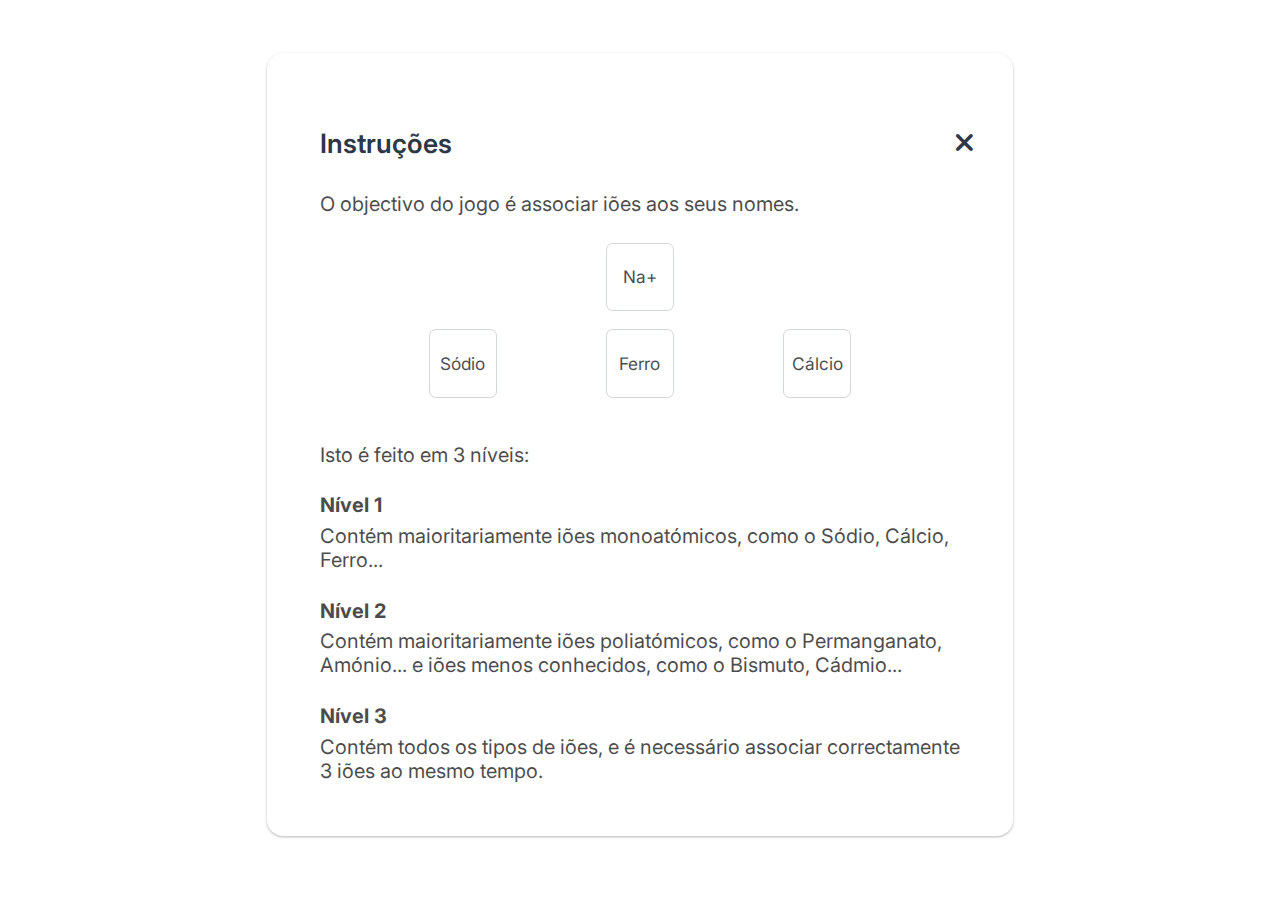
==== pages/guess-ion/guess.html @ 888ae45d "Add button to move to next level's guess" ====
<!DOCTYPE html>
<html lang="en">
<head>
    <meta charset="UTF-8">
    <meta http-equiv="X-UA-Compatible" content="IE=edge">
    <meta name="viewport" content="width=device-width, initial-scale=1.0">
    <link rel="stylesheet" href="https://cdnjs.cloudflare.com/ajax/libs/font-awesome/6.0.0/css/all.min.css">
    <link rel="preconnect" href="https://fonts.googleapis.com">
    <link rel="preconnect" href="https://fonts.gstatic.com" crossorigin>
    <link href="https://fonts.googleapis.com/css2?family=Roboto&display=swap" rel="stylesheet"> 
    <link href="https://fonts.googleapis.com/css2?family=Inter:wght@400;500&family=Roboto&display=swap" rel="stylesheet"> 
    <link rel="stylesheet" href="style.css">
    <title>Adivinhar os iões</title>
    <script src="code.js"></script>
</head>
<body onload="">
    <div class="container">
        <div id="game-container">
            <div class="title">
                <div class="title__start-icons">
                    <a href="../../index.html"><i class="fa-solid fa-house"></i></a>
                    <i id="instructions-icon" class="fa-solid fa-circle-question" onclick="openInstructions()"></i>
                </div>
                <div class="title__title">
                    Adivinhar os iões
                </div>
                <div class="title__theme-swapper">
                    <input type="checkbox" class="checkbox" id="checkbox">
                    <label for="checkbox" class="label">
                        <i class="fa-solid fa-moon"></i>
                        <i class="fa-solid fa-sun"></i>
                        <div class="slider"></div>
                    </label>  
                </div>
            </div>
            
            <div class="content">
                <div id="level-selector" class="level-selector">
                    <div class="square" onclick="startLevel(1)">Nível 1</div>
                    <div class="square" onclick="startLevel(2)">Nível 2</div>
                    <div class="square" onclick="startLevel(3)">Nível 3</div>
                </div>
                <div id="game" class="game">
                    <div class="square-row">
                        <div id="ion1" class="square"></div>
                        <div id="ion2" class="square"></div>
                        <div id="ion3" class="square"></div>
                    </div>
                    <div class="square-row">
                        <div id="ion-name1" class="square ion-name"></div>
                        <div id="ion-name2" class="square ion-name"></div>
                        <div id="ion-name3" class="square ion-name"></div>
                    </div>
                    <div class="square-row">
                        <button id="next-button" onclick="startLevel(1)">Próximo</button>
                    </div>
                </div>
            </div>
        </div>
        <div id="start-game-container">
            <div id="start" class="rule-card">
                <div class="title">
                    <div class="title__content">Instruções</div>
                    <div class="title__icon" onclick="closeInstructions()"><i class="fa-solid fa-xmark"></i></div>
                </div>
                <div class="content">
                    O objectivo do jogo é associar iões aos seus nomes. 
                    
                    <div class="mini-game">
                        <div class="mini-ion-line">
                            <div class="mini-ion">Na+</div>
                        </div>
                        <div class="mini-answers-line">
                            <div class="mini-ion">Sódio</div>
                            <div class="mini-ion">Ferro</div>
                            <div class="mini-ion">Cálcio</div>
                        </div>
                    </div>
                    
                    Isto é feito em 3 níveis:

                    <b>Nível 1</b>

                    Contém maioritariamente iões monoatómicos, como o Sódio, Cálcio, Ferro...

                    <b>Nível 2</b>

                    Contém maioritariamente iões poliatómicos, como o Permanganato, Amónio... e iões menos conhecidos, como o Bismuto, Cádmio...
                
                    <b>Nível 3</b>

                    Contém todos os tipos de iões, e é necessário associar correctamente 3 iões ao mesmo tempo.

                </div>
                <!-- <div class="action">
                    <a href="/pages/learn-formula.html">Jogar <i class="fa-solid fa-arrow-right-long"></i></a>
                </div> -->
            </div>
        </div>
    </div>
</body>
<script src="../../slider.js"></script>
</html>
---- pages/guess-ion/style.css ----
body {
    background: var(--background-color);
    transition: all var(--transition-time) ease;
}
.container {
    height: 90vh;
    font-family: 'Inter', sans-serif;
}

/* Rules about the difficulty selector */

#game-container {
    display: none;
    height: 100%;
}

#game-container > .content {
    height: 100%;
    display: flex;
    justify-content: center;
    align-items: center;
}

.game {
    height: 100%;
    width: 100%;
    display: none; /* Changes to flex in JS */
    flex-direction: column;
    justify-content: space-evenly;
    align-items: center;
}

.square-row {
    display: flex;
    width: 100%;
    justify-content: space-evenly;
    margin-top: 30pt;
}

.square {
    height: 100pt;
    width: 100pt;
    display: flex;
    justify-content: center;
    align-items: center;
    font-size: 15pt;
    box-shadow: 0 1px 3px 0 rgba(0, 0, 0, 0.2), 0 1px 2px 0 rgba(0, 0, 0, 0.1);
    border-width: 1pt solid var(--border-color);
    background: var(--card-background-color);
    transition: all var(--transition-time) ease;
    border-radius: 5pt;
}

#next-button {
    width: 90%;
    height: 50pt;
    font-size: large;
    background-color: var(--card-background-color);
    box-shadow: 0 1px 3px 0 rgba(0, 0, 0, 0.3), 0 1px 2px 0 rgba(0, 0, 0, 0.1);
    border-radius: 5pt;
    border-width: 0pt;
}

.ion-name {
    cursor: pointer;
}

.blue {
    background-color: #81d4fa;
}

.orange {
    background-color: #ffcc80;
}

.purple {
    background-color: #ce93d8;
}

.level-selector > .square:hover {
    background: var(--square-hover-color);
    transform: scale(1.1);
    cursor: pointer;
}

.level-selector {
    display: flex;
    justify-content: space-evenly;
    width: 100%;
    color: var(--text-color);
    transition: all var(--transition-time) ease;
}

/* Rules about the help/instructions screen */

#start-game-container {
    display: flex;
    justify-content: center;
    align-items: center;
    height: 100%;
}

.rule-card {
    max-width: 500pt;
    box-shadow: 0 1px 3px 0 rgba(0, 0, 0, 0.2), 0 1px 2px 0 rgba(0, 0, 0, 0.1);
    display: flex;
    flex-direction: column;
    justify-content: space-evenly;
    margin: 20pt;
    border-radius: 12pt;
    border-width: 1pt solid #E2E8F0;
    padding: 30pt;
    animation: SlideIn 200ms linear;
    position: absolute;
    top: 20pt;
    color: var(--text-color);
}

.close-rule-card {
    animation: SlideOut 200ms;
}

@keyframes SlideIn {
    0% {
      transform: translateY(30px);
      opacity: 0;
    }
    100% {
      transform: translateY(0px);
      opacity: 1;
    }
  }
  
  @keyframes SlideOut {
    0% {
      transform: translateY(0px);
      opacity: 1;
    }
    90% {
      opacity: 0;
    }
    100% {
      opacity: 0;
      transform: translateY(30px);
    }
  }


.rule-card{
    background-color: var(--card-background-color);
}

.rule-card > .title {
    display: flex;
    justify-content: space-between;
    align-items: center;
    margin-bottom: 15pt;
    padding: 10pt 0pt 0pt 10pt;
}

.rule-card > .title > .title__content {
    color: var(--title-color);
    font-weight: 600;
    font-size: 20pt;
}

.rule-card > .title > .title__icon {
    color: var(--title-color);
    font-weight: 600;
    font-size: 20pt;
    cursor: pointer;
    user-select: none;
}

.rule-card > .content {
    font-size: 15pt;
    opacity: 0.7;
    min-height: 60pt;
    padding: 10pt;
    display: flex;
    align-items: flex-start;
    flex-direction: column;
}

b {
    margin-top: 20pt;
    margin-bottom: 5pt;
}

.mini-game {
    margin-top: 20pt;
    height: 150pt;
    width: 100%;
}

.mini-ion-line {
    height: 30%;
    display: flex;
    justify-content: center;
}

.mini-answers-line {
    height: 30%;
    display: flex;
    justify-content: space-evenly;
    margin-top: 20pt;
}

.mini-ion {
    width: 50pt;
    height: 50pt;
    border-radius: 5pt;
    border: 1pt solid #bfc4ca;
    display: flex;
    justify-content: center;
    align-items: center;
    font-size: 13pt;
}

.title {
    display: flex;
    justify-content: space-between;
    align-items: center;
    margin-top: 15pt;
}

.title__title {
    font-size: 20pt;
    font-weight: 600;
    color: var(--text-color);
    transition: all var(--transition-time) ease;
}

.title__start-icons {
    font-size: 20pt;
    display: flex;
    justify-content: space-evenly;
    align-items: center;
    width: 75pt;
}
.title__theme-swapper {
    padding-left: 30pt;
    padding-right: 10pt; 
}

.label {
    background-color: #2D3748;
    display: flex;
    height: 26px;
    width: 50px;
    border-radius: 50px;
    align-items: center;
    justify-content: space-between;
    padding: 5px;
    position: relative;
    box-sizing: border-box;
}

.checkbox {
    opacity: 0;
    position: absolute;
}



.label > .fa-sun {
    color: white;
}

.label > .fa-moon {
    color: white;
}

.label > .slider{
    background-color: white;
    position: absolute;
    top: 2px;
    left: 2px;
    border-radius: 50%;
    height: 22px;
    width: 22px;
    transition: transform var(--transition-time) ease;
}

.checkbox:checked + .label > .slider{
    transform: translateX(22px);
}

#instructions-icon {
    cursor: pointer;
    color: var(--link-color);
}

a {
    color: var(--link-color);
}

a:visited {
    color: var(--link-color);
}

a:link {
    text-decoration: none;
}

:root {
    --background-color: white;
    --card-background-color: white;
    --title-color: #2D3748;
    --text-color: black;
    --link-color: #1976d2;
    --link-hover-color: #1976d2;
    --border-color: #E2E8F0;
    --transition-time: 0.3s;
    --button-color: #a5d6a7;

}

html[color-theme = 'light']{
    --background-color: white;
    --card-background-color: white;
    --square-hover-color: #eff3f8;
    --title-color: #2D3748;
    --text-color: black;
    --link-color: #1976d2;
    --link-hover-color: #1976d2;
    --border-color: #E2E8F0;
    --transition-time: 0.3s;
}

html[color-theme = 'dark']{
    --background-color: #1a202c;
    --card-background-color: #425069;
    --square-hover-color: #687ca0;
    --title-color: white;
    --text-color: white;
    --link-color: #319795;
    --link-hover-color: #45d3d1;
    --border-color: #E2E8F0;
    --transition-time: 0.3s;
}
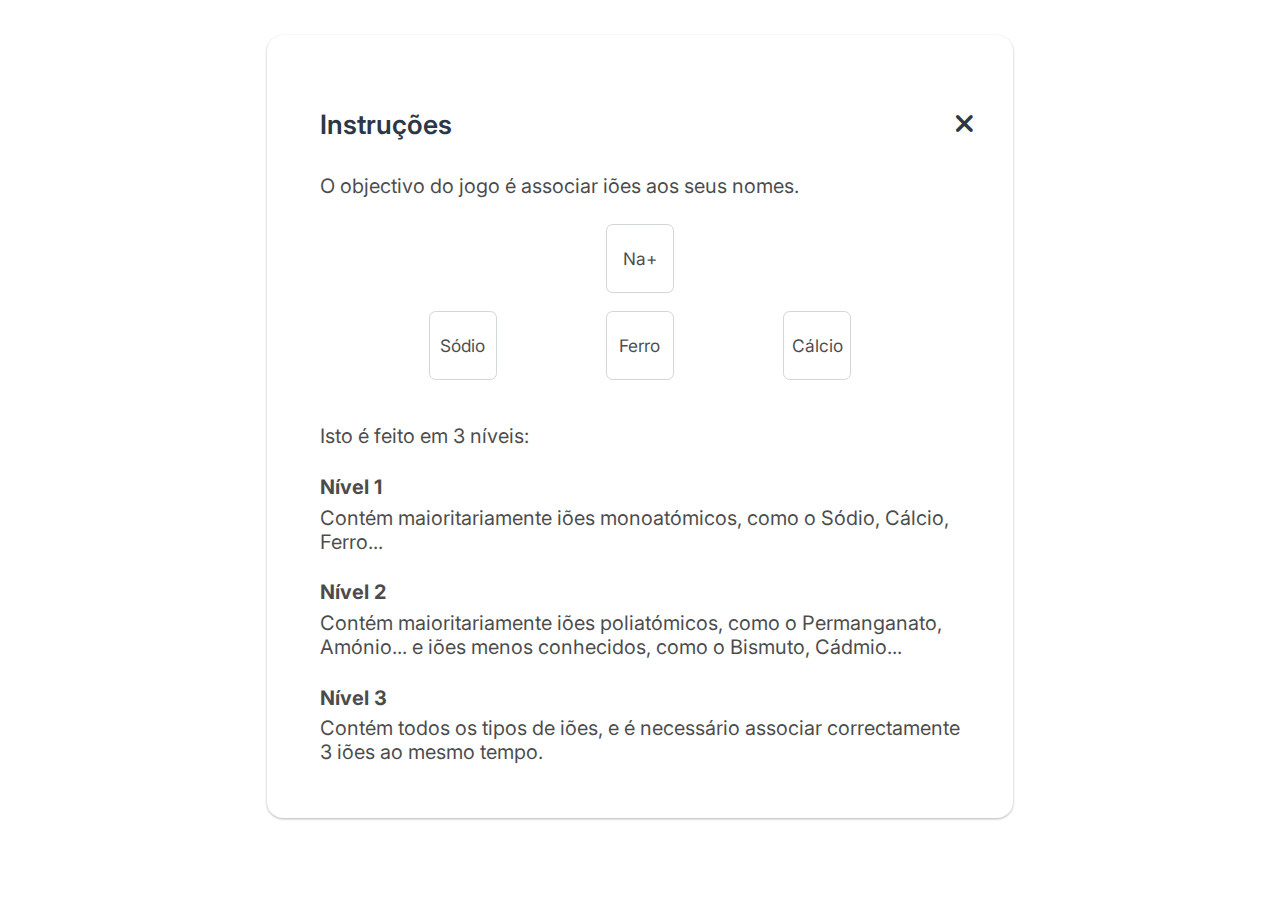
==== commit 7413145b: "Improve layout on mobile" ====
--- a/pages/guess-ion/guess.html
+++ b/pages/guess-ion/guess.html
@@ -3,7 +3,7 @@
 <head>
     <meta charset="UTF-8">
     <meta http-equiv="X-UA-Compatible" content="IE=edge">
-    <meta name="viewport" content="width=device-width, initial-scale=1.0">
+    <meta name="viewport" content="width=device-width, initial-scale=1.0, user-scalable=no">
     <link rel="stylesheet" href="https://cdnjs.cloudflare.com/ajax/libs/font-awesome/6.0.0/css/all.min.css">
     <link rel="preconnect" href="https://fonts.googleapis.com">
     <link rel="preconnect" href="https://fonts.gstatic.com" crossorigin>
@@ -12,11 +12,12 @@
     <link rel="stylesheet" href="style.css">
     <title>Adivinhar os iões</title>
     <script src="code.js"></script>
+    <script src="level3.js"></script>
 </head>
 <body onload="">
     <div class="container">
         <div id="game-container">
-            <div class="title">
+            <div class="title" id="title">
                 <div class="title__start-icons">
                     <a href="../../index.html"><i class="fa-solid fa-house"></i></a>
                     <i id="instructions-icon" class="fa-solid fa-circle-question" onclick="openInstructions()"></i>
@@ -41,18 +42,25 @@
                     <div class="square" onclick="startLevel(3)">Nível 3</div>
                 </div>
                 <div id="game" class="game">
-                    <div class="square-row">
-                        <div id="ion1" class="square"></div>
-                        <div id="ion2" class="square"></div>
-                        <div id="ion3" class="square"></div>
+                    <div class="square-row stars">
+                        <i class="fa-solid fa-star"></i>
+                        <i class="fa-solid fa-star"></i>
+                        <i class="fa-solid fa-star"></i>
+                        <i class="fa-solid fa-star"></i>
+                        <i class="fa-solid fa-star"></i>
                     </div>
                     <div class="square-row">
-                        <div id="ion-name1" class="square ion-name"></div>
-                        <div id="ion-name2" class="square ion-name"></div>
-                        <div id="ion-name3" class="square ion-name"></div>
+                        <div id="ion-top1" class="square ion-top-row"></div>
+                        <div id="ion-top2" class="square ion-top-row"></div>
+                        <div id="ion-top3" class="square ion-top-row"></div>
                     </div>
                     <div class="square-row">
-                        <button id="next-button" onclick="startLevel(1)">Próximo</button>
+                        <div id="ion-bottom-row1" class="square ion-bottom-row"></div>
+                        <div id="ion-bottom-row2" class="square ion-bottom-row"></div>
+                        <div id="ion-bottom-row3" class="square ion-bottom-row"></div>
+                    </div>
+                    <div class="square-row">
+                        <button id="next-button">Próximo</button>
                     </div>
                 </div>
             </div>
--- a/pages/guess-ion/style.css
+++ b/pages/guess-ion/style.css
@@ -26,15 +26,21 @@
     width: 100%;
     display: none; /* Changes to flex in JS */
     flex-direction: column;
-    justify-content: space-evenly;
+    justify-content: space-between;
     align-items: center;
 }
 
 .square-row {
     display: flex;
+    flex-wrap: wrap;
     width: 100%;
     justify-content: space-evenly;
-    margin-top: 30pt;
+    margin-top: 20pt;
+}
+
+.stars {
+    color: var(--text-color);
+    font-size: 20pt;
 }
 
 .square {
@@ -49,6 +55,7 @@
     background: var(--card-background-color);
     transition: all var(--transition-time) ease;
     border-radius: 5pt;
+    margin-top: 20pt;
 }
 
 #next-button {
@@ -59,14 +66,19 @@
     box-shadow: 0 1px 3px 0 rgba(0, 0, 0, 0.3), 0 1px 2px 0 rgba(0, 0, 0, 0.1);
     border-radius: 5pt;
     border-width: 0pt;
-}
-
-.ion-name {
+    cursor: pointer;
+}
+
+#next-button:hover {
+    background-color: var(--square-hover-color);
+}
+
+.ion-bottom-row {
     cursor: pointer;
 }
 
 .blue {
-    background-color: #81d4fa;
+    background-color: var(--link-color);
 }
 
 .orange {
@@ -85,6 +97,7 @@
 
 .level-selector {
     display: flex;
+    flex-wrap: wrap;
     justify-content: space-evenly;
     width: 100%;
     color: var(--text-color);
@@ -97,7 +110,7 @@
     display: flex;
     justify-content: center;
     align-items: center;
-    height: 100%;
+    min-height: 100%;
 }
 
 .rule-card {
@@ -106,13 +119,12 @@
     display: flex;
     flex-direction: column;
     justify-content: space-evenly;
-    margin: 20pt;
+    margin: 20pt 20pt 0pt 20pt;
     border-radius: 12pt;
     border-width: 1pt solid #E2E8F0;
     padding: 30pt;
     animation: SlideIn 200ms linear;
     position: absolute;
-    top: 20pt;
     color: var(--text-color);
 }
 
@@ -338,4 +350,46 @@
     --link-hover-color: #45d3d1;
     --border-color: #E2E8F0;
     --transition-time: 0.3s;
-}+}
+
+/* Responsive layout */
+/* Extra small devices (phones, 600px and down) */
+@media only screen and (max-width: 600px) {
+
+    .rule-card {
+        box-shadow: 1pt var(--background-color);
+        border-width: 1pt solid var(--background-color);
+        max-width: 300pt;
+        padding: 0pt;
+        top: 10pt;
+    }
+
+    .rule-card > .title {
+        margin-bottom: 10pt;
+    }
+    
+    .rule-card > .title > .title__content {
+        font-weight: 600;
+        font-size: 15pt;
+    }
+    
+    .rule-card > .title > .title__icon {
+        font-weight: 600;
+        font-size: 12pt;
+    }
+    
+    .rule-card > .content {
+        font-size: 14pt;
+        min-height: 60pt;
+        padding: 10pt;
+    }
+
+    .title__title {
+        font-size: 15pt;
+    }
+
+    .square {
+        font-size: 13pt;
+    }
+
+ }